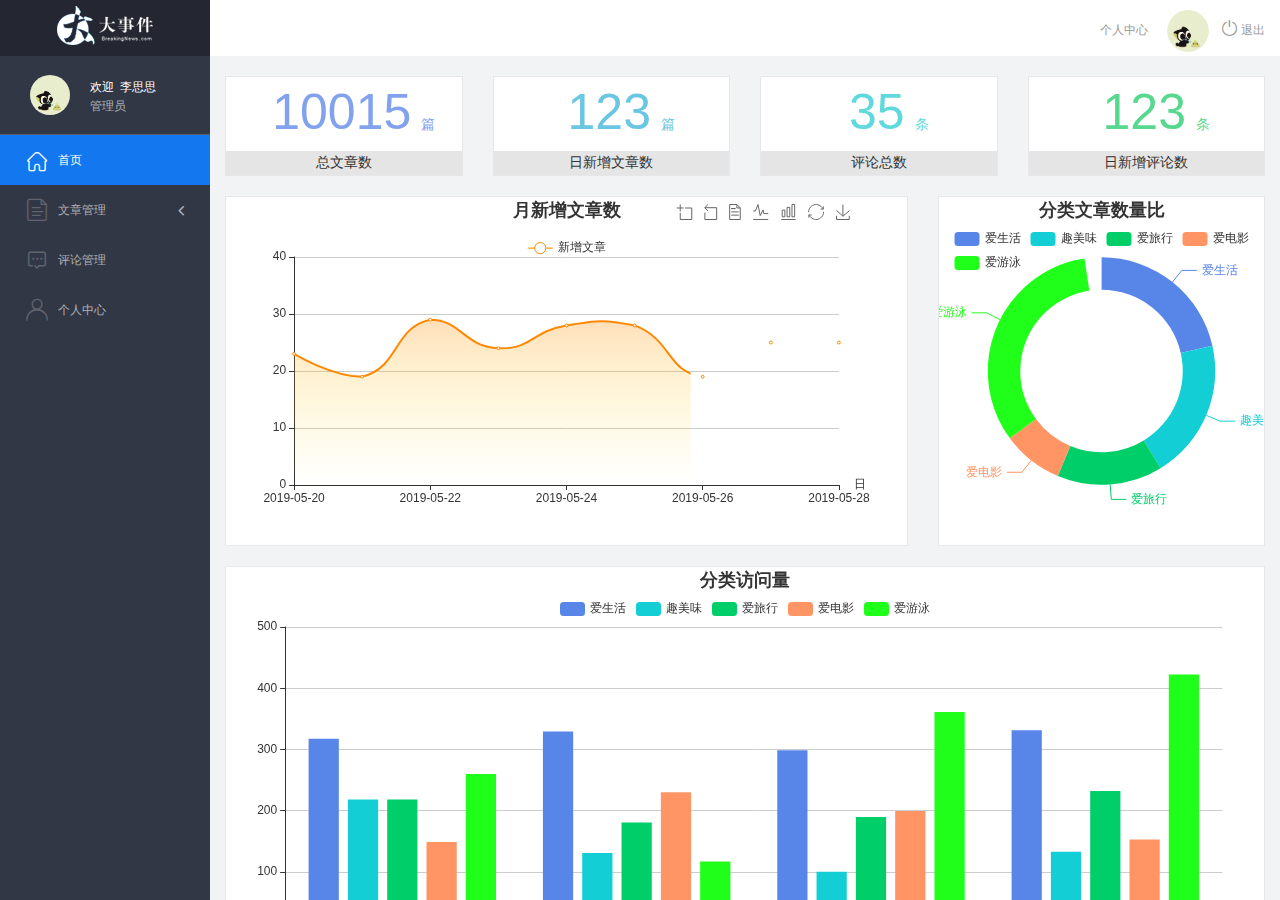
==== project/BigNews/admin/index.html @ 1e303ee8 "修改用户信息" ====
<!DOCTYPE html>
<html lang="en">

<head>
    <meta charset="UTF-8">
    <meta name="viewport" content="width=device-width, initial-scale=1.0">
    <meta http-equiv="X-UA-Compatible" content="ie=edge">
    <title>大事件-后台首页</title>
    <link rel="stylesheet" href="./libs/bootstrap/css/bootstrap.min.css">
    <link rel="stylesheet" href="css/reset.css">
    <link rel="stylesheet" href="css/iconfont.css">
    <link rel="stylesheet" href="css/main.css">
    <script src="./libs/jquery-1.12.4.min.js"></script>
    <!-- 导入bootstrap的js文件 -->
    <script src="./libs/bootstrap/js/bootstrap.min.js"></script>
</head>

<body>
    <div class="sider">
        <a href="#" class="logo"><img src="images/logo02.png" alt="logo"></a>
        <div class="user_info">
            <img src="images/2.jpg" alt="person">
            <span>欢迎&nbsp;&nbsp;李思思</span>
            <b>管理员</b>
        </div>
        <!-- 左侧导航栏 -->
        <div class="menu">
            <div class="level01 active">
                <a href="./main_count.html" target="main_frame"><i
                        class="iconfont icon-yidiandiantubiao04"></i><span>首页</span></a>
            </div>

            <div class="level01 menuItem">
                <a href="./article_list.html" target="main_frame"><i
                        class="iconfont icon-icon-article"></i><span>文章管理</span><b
                        class="iconfont icon-arrowdownl"></b></a>
            </div>

            <ul class="level02 ">
                <li><a href="./article_list.html" target="main_frame"><i
                            class="iconfont icon-previewright"></i><span>文章列表</span></a></li>
                <li><a href="./article_edit.html" target="main_frame"><i
                            class="iconfont icon-previewright"></i><span>发表文章</span></a></li>
                <li><a href="./article_category.html" target="main_frame"><i
                            class="iconfont icon-previewright"></i><span>文章类别管理</span></a>
                </li>
            </ul>

            <div class="level01"><a href="./comment_list.html" target="main_frame"><i
                        class="iconfont icon-comment"></i><span>评论管理</span></a>
            </div>

            <div class="level01" id="user">
                <a href="./user.html" target="main_frame"><i class="iconfont icon-user"></i><span>个人中心</span></a>
            </div>
        </div>
        <!-- 顶部栏 -->
        <div class="header_bar">
            <div class="user_center_link">
                <a href="./user.html" target="main_frame">个人中心</a>
                <img src="images/2.jpg" alt="person">
                <a href="javascript:void(0)" class="logout"><i class="iconfont icon-tuichu"></i> 退出</a>
            </div>
        </div>
        <!-- 右侧主体内容 -->
        <div class="main" id="main_body">
            <!-- 右侧添加iframe，默认src指向首页图表页面main_count.html -->
            <iframe name="main_frame" src="./main_count.html" frameborder="0" width="100%" height="100%"></iframe>
        </div>
    </div>


    <div class="modal fade" id="myModal" tabindex="-1" role="dialog">
        <div class="modal-dialog" role="document">
            <div class="modal-content">
                <div class="modal-header">
                    <button type="button" class="close" data-dismiss="modal" aria-label="Close"><span
                            aria-hidden="true">&times;</span></button>
                    <h4 class="modal-title">Modal title</h4>
                </div>
                <div class="modal-body">
                    <p>One fine body&hellip;</p>
                </div>
                <div class="modal-footer">
                    <button type="button" class="btn btn-default" data-dismiss="modal">Close</button>
                    <button type="button" class="btn btn-primary">Save changes</button>
                </div>
            </div><!-- /.modal-content -->
        </div><!-- /.modal-dialog -->
    </div><!-- /.modal -->
    <script>

        $.get({
            url: 'http://localhost:8080/api/v1/admin/user/info',
            success(res) {
                console.log(res)
                if (res.code === 200) {
                    $('.user_info>img').attr('src', res.data.userPic);
                    $('.user_info>span').text('欢迎您，' + res.data.nickname);
                    $('.user_center_link>img').attr('src', res.data.userPic)
                }
            },

        })

        $('.level01').on('click', function () {
            $(this).addClass('active').siblings().removeClass('active');
            $(this).find('b').toggleClass('rotate0');
            if ($(this).next().hasClass('level02')) {
                $('.level02').slideToggle()
            }else {
                $('.level02').slideUp()
                $('.level01 b').removeClass('rotate0')
            }
        });
        $('.logout').on('click', function () {
            if (confirm('确认退出吗')) {
                localStorage.removeItem('token');
                location.href = './login.html'
            }
        })
        $('.level02').on('click', 'li', function() {
           $(this).addClass('active').siblings().removeClass('active')
        }) 
        $('.menuItem').on('click',function() {
            console.log()
            $('.level02>li').eq(0).click()
        })
       
    </script>
</body>

</html>
---- project/BigNews/admin/css/iconfont.css ----
@font-face {font-family: "iconfont";
  src: url('../fonts/iconfont.eot?t=1558003957214'); /* IE9 */
  src: url('../fonts/iconfont.eot?t=1558003957214#iefix') format('embedded-opentype'), /* IE6-IE8 */
  url('[data-uri]') format('woff2'),
  url('../fonts/iconfont.woff?t=1558003957214') format('woff'),
  url('../fonts/iconfont.ttf?t=1558003957214') format('truetype'), /* chrome, firefox, opera, Safari, Android, iOS 4.2+ */
  url('../fonts/iconfont.svg?t=1558003957214#iconfont') format('svg'); /* iOS 4.1- */
}

.iconfont {
  font-family: "iconfont" !important;
  font-size: 16px;
  font-style: normal;
  -webkit-font-smoothing: antialiased;
  -moz-osx-font-smoothing: grayscale;
}

.icon-yidiandiantubiao04:before {
  content: "\e607";
}

.icon-arrowdownl:before {
  content: "\e6a3";
}

.icon-key:before {
  content: "\e68b";
}

.icon-tuichu:before {
  content: "\e622";
}

.icon-previewright:before {
  content: "\e75c";
}

.icon-system:before {
  content: "\e6a6";
}

.icon-icondate:before {
  content: "\e609";
}

.icon-search:before {
  content: "\e656";
}

.icon-system1:before {
  content: "\e608";
}

.icon-user:before {
  content: "\e645";
}

.icon-comment:before {
  content: "\e60a";
}

.icon-icon-article:before {
  content: "\e601";
}
---- project/BigNews/admin/css/main.css ----
body{
    font-family:'MicroSoft YaHei';
    background-color: #f2f3f5;
}
.main_wrap{
    position:fixed;
    width:100%;
    height:100%;
    left:0px;
    top:0px;
    background:url('../images/login_bg.jpg'); 
    background-size:100% 100%; 
  }
.header{
    width:1200px;
    overflow: hidden;
    margin:20px auto 0;
}
.heade .logo{
    float: left;
}
.header .copyright{
    float:right;
    font-size:12px;
    color:#fff;
    text-align:right;
    line-height:20px;
    margin-top:10px;
}
.login_form_con{
    position:absolute;
    left:50%;
    top:50%;
    margin-left:-200px;
    margin-top:-155px;
    width:400px;
    height:310px;
    background-color: #edeff0;
}

.login_form{
    position: relative;
}

.login_form .icon-user{
    position:absolute;
    font-size:16px;
    color:#999;
    left:46px;
    top:12px;
}
.login_form .icon-key{
    position:absolute;
    font-size:18px;
    color:#999;
    left:46px;
    top:78px;
}
.login_title{
    height:60px;
    background:url('../images/login_title.png') center center no-repeat #fff;
}
.input_txt,.input_pass,.input_sub{
    display:block;
    width:334px;
    height:37px;
    padding:0px;
    text-indent:40px;
    border:1px solid #ddd;
    margin:27px auto 0;
    outline:none;
}
.input_sub{
    margin-top:40px;
    height:42px;
    background-color: #19b9e7;
    text-indent:0px;
    font-size:18px;
    color:#fff;
    cursor: pointer;
}
.input_sub:hover{
    background-color: #08a0cc;
}

.sider{
    position:fixed;
    left:0;
    top:0;
    bottom:0;
    width:210px;
    background-color: #323745;
}
.sider .logo{
    display:block;
    height:56px;
    background-color: #242732;
    overflow: hidden;
}
.sider .logo img{
    display:block;
    margin:6px auto 0;
}
.user_info{
    height:79px;
    border-bottom:1px solid #5a5e6b;
}

.user_info img{
    float: left;
    width:40px;
    height:40px;
    border-radius:20px;
    margin:19px 0 0 30px;
}
.user_info span{
    float: left;
    width:120px;
    font-size:12px;
    color:#fff;
    margin:23px 0 0 20px;
}
.user_info b{
    float: left;
    width: 120px;
    font-weight:normal;
    font-size:12px;
    color:#adafb5;
    margin:2px 0 0 20px;
}

.menu .level01{
    height:50px;
    line-height:50px;
}
.menu .level01 a{
    display:block;
    height:50px;
    font-size:12px;
    color:#adafb5;
    overflow: hidden;
}
.menu .level01.active a{
    background-color: #1378f0;
    color:#fff;
}
.menu .level01.active i{
    color:#fff;
}

.menu .level01 a:hover{
    background-color: #1378f0;
    color:#fff;
}
.menu .level01 a:hover i{
    color:#fff;
}
.menu .level01 i{
    color:#61646f;
    font-size:22px;
    float: left;
    margin-left:26px;
}
.menu .level01 span{
    float: left;
    margin-left:10px;
}
.menu .level01 b{
    float: right;
    margin-right:20px;
    font-weight:normal;
    transform:rotate(90deg);
    transition:all 500ms ease;
}

.menu .level01 .rotate0{
    transform:rotate(0deg);
}

.menu .level02{
    background: #242732;
    display:none;
}


.menu .level02 li{
    height:40px;
    line-height:40px;
}
.menu .level02 li a{
    display:block;
    height:40px;
    font-size:12px;
    color:#adafb5;
    overflow: hidden;
}

.menu .level02 li a:hover{
    background-color: #1378f0;
    color:#fff;
}

.menu .level02 li i{
    font-size:12px;
    float: left;
    margin-left:60px;
}
.menu .level02 li span{
    font-size:12px;
    float: left;
    margin-left:5px;
}

.menu .level02 .active a{
    color:#ffae00;
}

.header_bar{
    position:fixed;
    left:210px;
    right:0;
    top:0;
    height:56px;
    background-color: #fff;
}

.main{
    position:fixed;
    left:210px;
    top:56px;
    right:0;
    bottom:0;
    background-color: #f2f3f5;
}

.search_form{
    width:218px;
    height:33px;
    border:1px solid #ddd;
    background-color: #f2f3f5;
    border-radius:16px;
    float: left;
    margin:12px 0 0 27px;
}

.search_form input{
    padding:0px;
    margin:0px;
    border:0px;
    float: left;
    background-color: #f2f3f5;
    font-size:12px;
    width:175px;
    height:31px;
    margin-left:12px;
    outline:none;
   
}

.search_form .icon-search{
    line-height:33px;
    cursor: pointer;
    font-size:18px;
    color:#abaebb;
}
.user_center_link{
    float:right;

}
.user_center_link a{
    line-height:56px;
    font-size:12px;
    color:#999;
    margin-right:15px;
}
.user_center_link a:hover{
    color:#ffae00
}

.user_center_link img{
    width:42px;
    height:42px;
    border-radius:32px;
    margin-right:10px;
}

.spannel_list{
    margin-top:20px;
}

.spannel{
	height:100px;
	overflow:hidden;
	text-align:center;
    position:relative;
    background-color: #fff;
    border:1px solid #e7e7e9;
    margin-bottom:20px;
}

.spannel em{
    font-style:normal;
	font-size:50px;
	line-height:50px;
	display:inline-block;
	margin:10px 0 0 20px;
	font-family:'Arial';
	color:#83a2ed;
}

.spannel span{
	font-size:14px;
	display:inline-block;
	color:#83a2ed;
	margin-left:10px;
}

.spannel b{
	position:absolute;
	left:0;
	bottom:0;
	width:100%;
	line-height:24px;
	background:#e5e5e5;
	color:#333;
	font-size:14px;
	font-weight:normal;
}

.scolor01 em,.scolor01 span{
	color:#6ac6e2;
}

.scolor02 em,.scolor02 span{
	color:#5fd9de;
}

.scolor03 em,.scolor03 span{
	color:#58d88e;
}


.gragh_pannel{
    height:350px;
    border:1px solid #e7e7e9;
    background-color: #fff!important; 
    margin-bottom:20px;  
}

.column_pannel{
    margin-bottom:20px;
    height:400px;
    border:1px solid #e7e7e9;
    background-color: #fff!important;   
}

.common_title{
    line-height:42px;
    background-color: #fbfbfb;
    border:1px solid #e7e7e9;
    margin-top:20px;
    text-indent: 15px;
    font-size:14px;
    color:#333;
}

.common_con{
    border:1px solid #e7e7e9;
    border-top:0px;
    background-color: #fff;
    padding-bottom:20px;
    margin-bottom:20px;
}
.opt_btns{
    margin-top:20px;
}

.mp20{
    margin-top:20px;
}

.pagination{   
   margin:0;
}

.article_form{
    margin-top:20px;
}

.form-group{
    margin-bottom:25px;
}

.form-group label{
    font-weight:normal;
    color:#666;
}

.icon-icondate{
    line-height:16px;
}

.user_pic{
    width:100px;
    height:100px;
    margin-bottom:10px;
}

.article_cover{
    width:200px;
    height:200px;
    margin-bottom:10px;
}
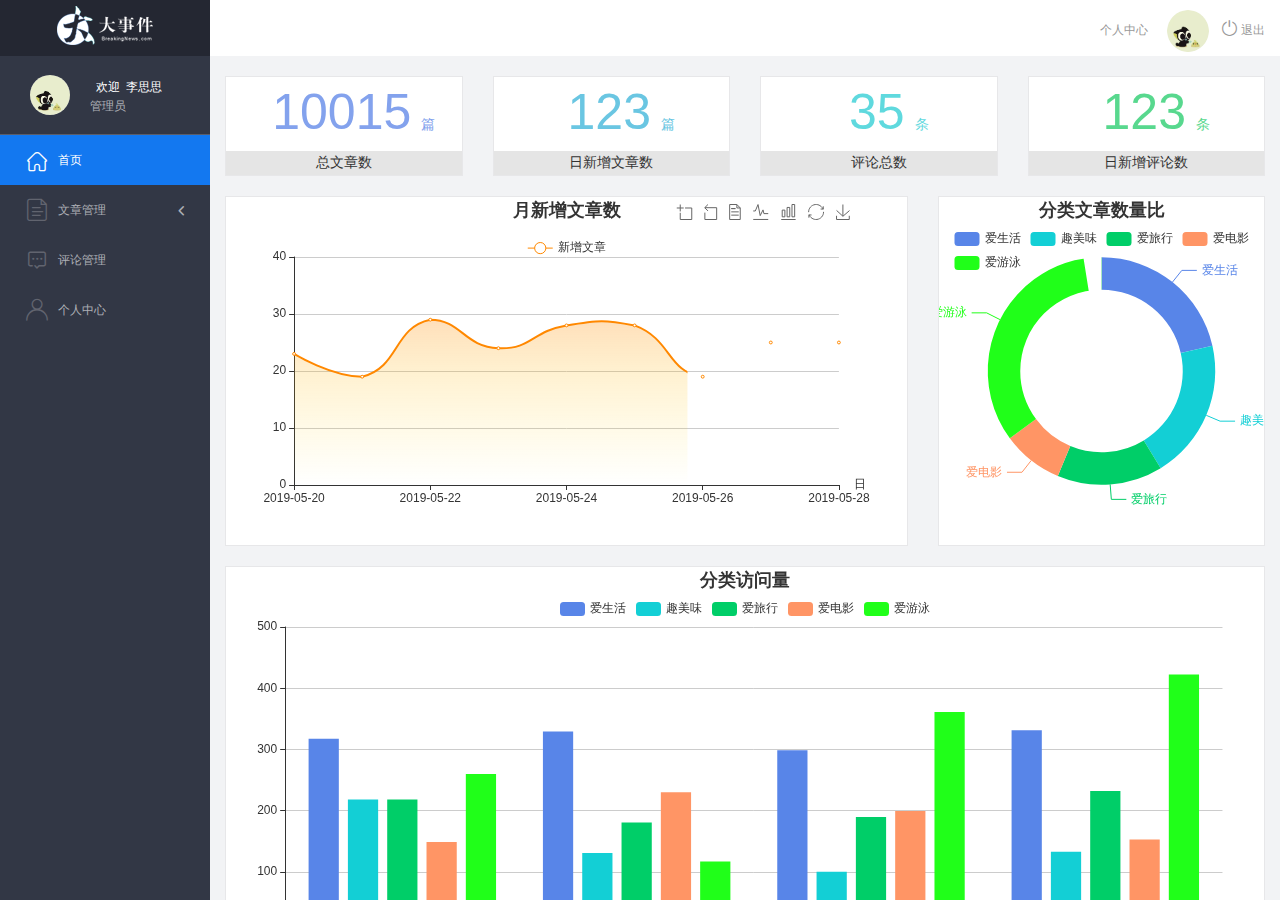
==== commit 655ebd30: "个人中心已完成" ====
--- a/project/BigNews/admin/index.html
+++ b/project/BigNews/admin/index.html
@@ -57,7 +57,7 @@
         <!-- 顶部栏 -->
         <div class="header_bar">
             <div class="user_center_link">
-                <a href="./user.html" target="main_frame">个人中心</a>
+                <a id="user-content" href="./user.html" target="main_frame">个人中心</a>
                 <img src="images/2.jpg" alt="person">
                 <a href="javascript:void(0)" class="logout"><i class="iconfont icon-tuichu"></i> 退出</a>
             </div>
@@ -88,10 +88,11 @@
             </div><!-- /.modal-content -->
         </div><!-- /.modal-dialog -->
     </div><!-- /.modal -->
+    <script src="./services/http.js"></script>
     <script>
 
         $.get({
-            url: 'http://localhost:8080/api/v1/admin/user/info',
+            url: BigNew.user_info,
             success(res) {
                 console.log(res)
                 if (res.code === 200) {
@@ -126,7 +127,9 @@
             console.log()
             $('.level02>li').eq(0).click()
         })
-       
+        $('#user-content').on('click',function () {
+            $('.level01').last().click()
+        })
     </script>
 </body>
 
--- a/project/BigNews/admin/css/main.css
+++ b/project/BigNews/admin/css/main.css
@@ -119,6 +119,10 @@
     font-size:12px;
     color:#fff;
     margin:23px 0 0 20px;
+    padding: 0 6px;
+    white-space: nowrap;
+    text-overflow: ellipsis;
+    overflow: hidden;
 }
 .user_info b{
     float: left;
